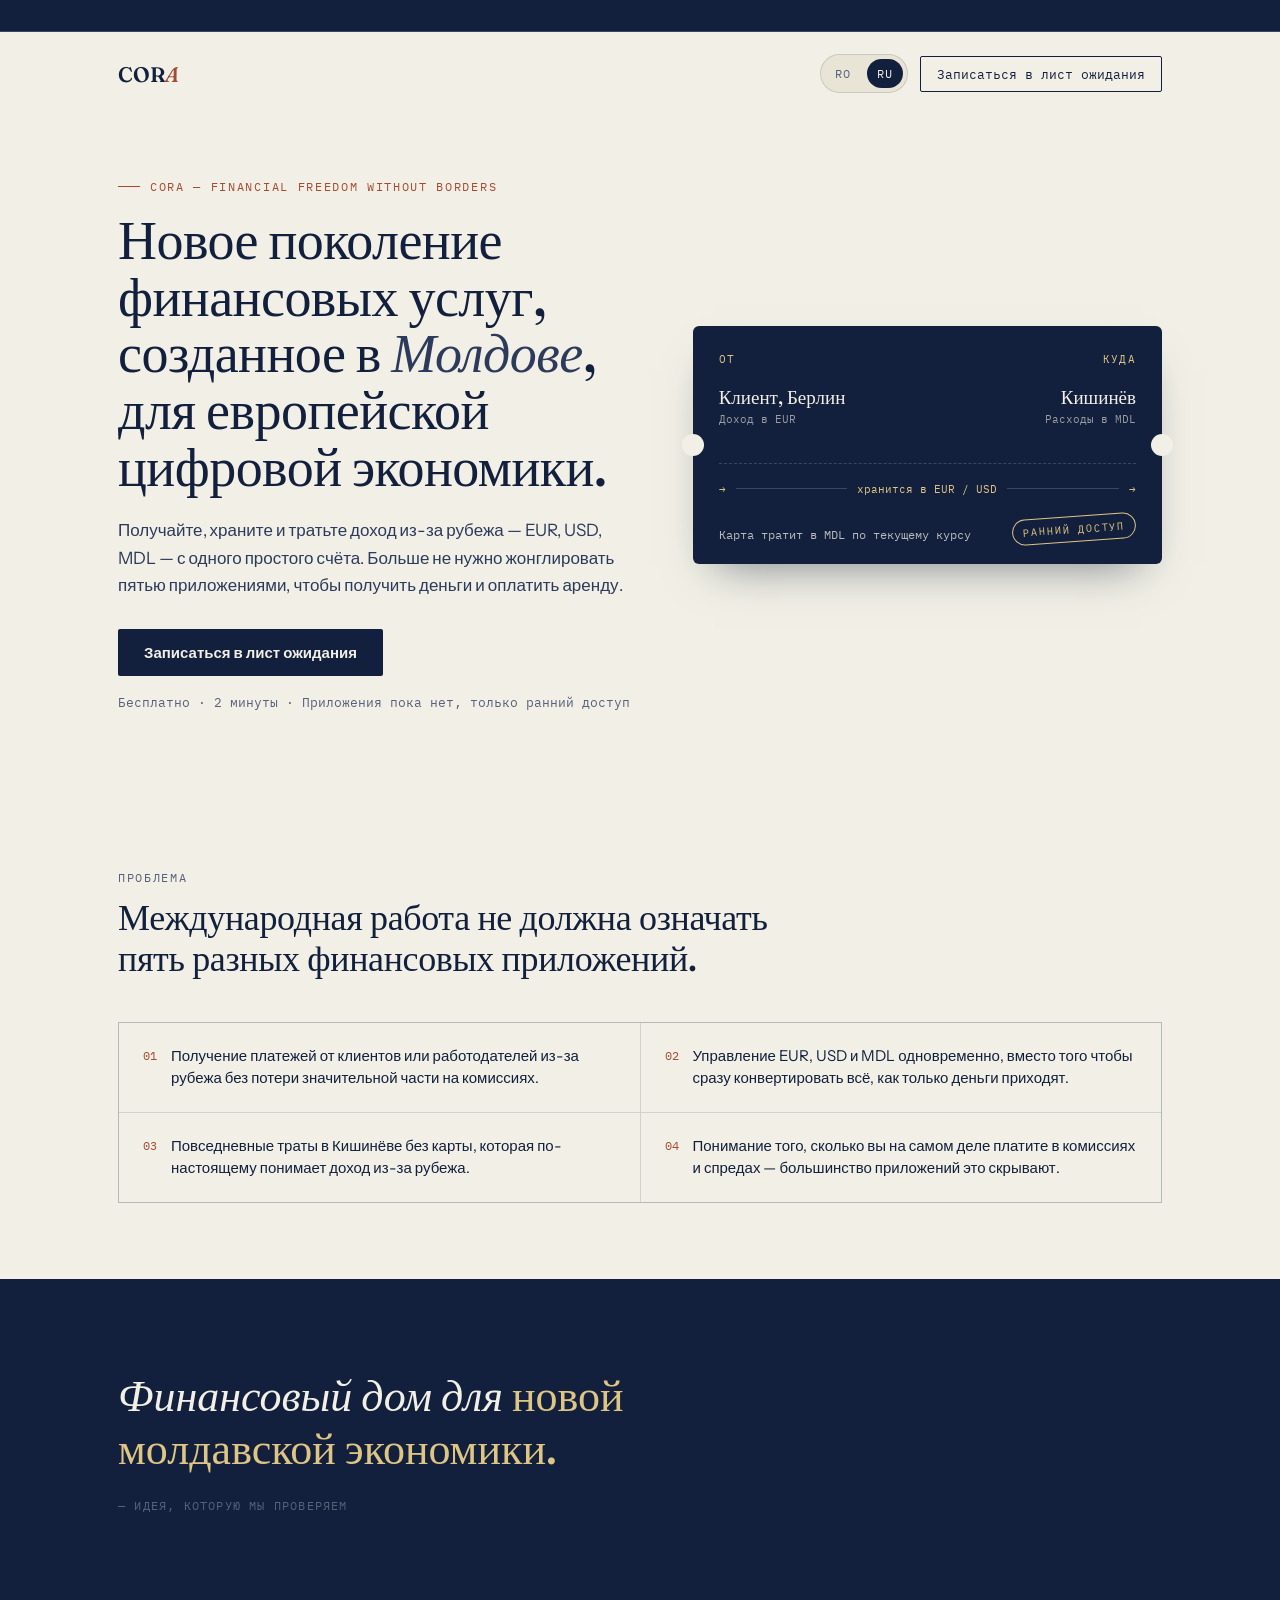
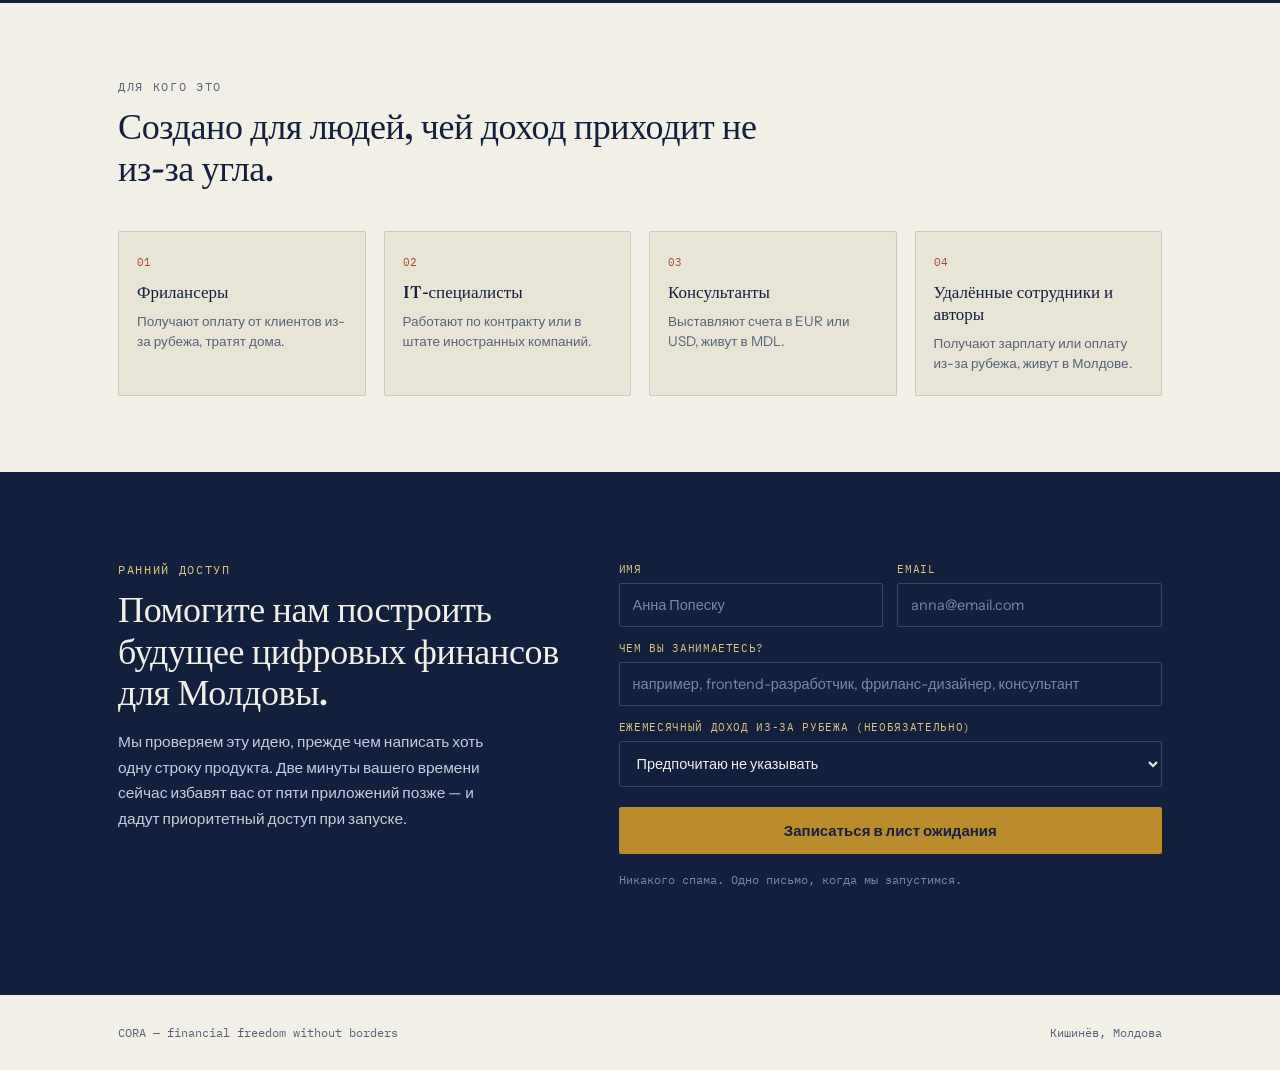
==== landing-page-ru.html @ 99df0554 "ru" ====
<!DOCTYPE html>
<html lang="ru">
<head>
<meta charset="UTF-8">
<meta name="viewport" content="width=device-width, initial-scale=1.0">
<title>CORA — финансовая свобода без границ</title>
<link rel="preconnect" href="https://fonts.googleapis.com">
<link rel="preconnect" href="https://fonts.gstatic.com" crossorigin>
<link href="https://fonts.googleapis.com/css2?family=Fraunces:ital,opsz,wght@0,9..144,400;0,9..144,500;0,9..144,600;1,9..144,500&family=Instrument+Sans:wght@400;500;600&family=IBM+Plex+Mono:wght@400;500&display=swap" rel="stylesheet">
<style>
  :root{
    --ink:#12203D;
    --ink-soft:#2C3A5B;
    --paper:#F2F0E6;
    --paper-dim:#E9E5D6;
    --gold:#B98B2B;
    --gold-soft:#DEC583;
    --rust:#A64B32;
    --slate:#56617A;
    --line: rgba(18,32,61,0.14);
    --line-on-ink: rgba(242,240,230,0.18);
    --radius: 2px;
  }
  *{box-sizing:border-box;}
  html{scroll-behavior:smooth;}
  @media (prefers-reduced-motion: reduce){
    html{scroll-behavior:auto;}
    *{animation-duration:0.001ms !important; animation-iteration-count:1 !important; transition-duration:0.001ms !important;}
  }
  body{
    margin:0;
    background:var(--paper);
    color:var(--ink);
    font-family:'Instrument Sans', sans-serif;
    -webkit-font-smoothing:antialiased;
  }
  a{color:inherit;}
  .wrap{max-width:1100px; margin:0 auto; padding:0 28px;}

  /* ---------- ticker ---------- */
  .ticker{
    background:var(--ink);
    color:var(--paper);
    overflow:hidden;
    white-space:nowrap;
    border-bottom:1px solid var(--line-on-ink);
    font-family:'IBM Plex Mono', monospace;
    font-size:12px;
    letter-spacing:.04em;
  }
  .ticker-track{
    display:inline-block;
    padding-left:100%;
    animation: scrollTicker 32s linear infinite;
  }
  @keyframes scrollTicker{
    0%{transform:translateX(0);}
    100%{transform:translateX(-100%);}
  }
  .ticker span{padding:8px 22px; display:inline-block;}
  .ticker span b{color:var(--gold-soft); font-weight:500;}

  /* ---------- nav ---------- */
  header.nav{
    display:flex; align-items:center; justify-content:space-between;
    padding:22px 0;
  }
  .logo{
    font-family:'Fraunces', serif;
    font-weight:600;
    font-size:21px;
    letter-spacing:-0.01em;
  }
  .logo em{
    font-style:italic;
    color:var(--rust);
  }
  .nav-tools{display:flex; align-items:center; gap:12px;}
  .nav-cta{
    font-family:'IBM Plex Mono', monospace;
    font-size:12.5px;
    text-decoration:none;
    border:1px solid var(--ink);
    padding:9px 16px;
    border-radius:var(--radius);
    transition:background .15s ease, color .15s ease;
  }
  .nav-cta:hover{background:var(--ink); color:var(--paper);}
  .nav-cta:focus-visible{outline:2px solid var(--rust); outline-offset:2px;}
  .lang-switcher{display:inline-flex; align-items:center; gap:6px; padding:4px; border:1px solid var(--line); border-radius:999px; background:var(--paper-dim);}
  .lang-link{font-family:'IBM Plex Mono', monospace; font-size:11.5px; letter-spacing:.08em; text-transform:uppercase; text-decoration:none; padding:7px 10px; border-radius:999px; color:var(--slate); transition:background .15s ease, color .15s ease;}
  .lang-link:hover{background:var(--paper); color:var(--ink);}
  .lang-link.is-active{background:var(--ink); color:var(--paper); cursor:default; pointer-events:none;}

  /* ---------- hero ---------- */
  .hero{
    padding:64px 0 84px;
    display:grid;
    grid-template-columns:1.05fr 0.95fr;
    gap:56px;
    align-items:center;
  }
  .eyebrow{
    font-family:'IBM Plex Mono', monospace;
    font-size:12px;
    letter-spacing:.14em;
    text-transform:uppercase;
    color:var(--rust);
    margin:0 0 18px;
    display:flex; align-items:center; gap:10px;
  }
  .eyebrow::before{
    content:"";
    width:22px; height:1px; background:var(--rust);
    display:inline-block;
  }
  h1{
    font-family:'Fraunces', serif;
    font-weight:500;
    font-size:clamp(34px, 4.6vw, 54px);
    line-height:1.05;
    letter-spacing:-0.01em;
    margin:0 0 22px;
  }
  h1 i{font-style:italic; color:var(--ink-soft);}
  .hero p.lede{
    font-size:17px;
    line-height:1.6;
    color:var(--ink-soft);
    max-width:46ch;
    margin:0 0 30px;
  }
  .hero-actions{display:flex; align-items:center; gap:18px; flex-wrap:wrap;}
  .btn-primary{
    background:var(--ink);
    color:var(--paper);
    font-family:'Instrument Sans', sans-serif;
    font-weight:600;
    font-size:15px;
    border:none;
    padding:14px 26px;
    border-radius:var(--radius);
    cursor:pointer;
    text-decoration:none;
    display:inline-block;
    transition:transform .15s ease, background .15s ease;
  }
  .btn-primary:hover{background:var(--rust);}
  .btn-primary:focus-visible{outline:2px solid var(--rust); outline-offset:3px;}
  .hero-sub{
    font-family:'IBM Plex Mono', monospace;
    font-size:12.5px;
    color:var(--slate);
  }

  /* ---------- ticket / signature element ---------- */
  .ticket{
    background:var(--ink);
    color:var(--paper);
    border-radius:6px;
    position:relative;
    padding:26px 26px 22px;
    box-shadow:0 22px 44px -22px rgba(18,32,61,0.55);
  }
  .ticket::before, .ticket::after{
    content:"";
    position:absolute;
    top:50%;
    width:22px; height:22px;
    background:var(--paper);
    border-radius:50%;
    transform:translateY(-50%);
  }
  .ticket::before{left:-11px;}
  .ticket::after{right:-11px;}
  .ticket-row{
    display:flex; justify-content:space-between; align-items:flex-start;
    padding-bottom:18px; margin-bottom:18px;
    border-bottom:1px dashed var(--line-on-ink);
  }
  .ticket-label{
    font-family:'IBM Plex Mono', monospace;
    font-size:10.5px; letter-spacing:.12em; text-transform:uppercase;
    color:var(--gold-soft); margin:0 0 6px;
  }
  .ticket-value{
    font-family:'Fraunces', serif; font-size:19px; font-weight:500;
  }
  .ticket-value small{
    display:block; font-family:'IBM Plex Mono', monospace;
    font-size:11px; color:var(--paper); opacity:.6; font-weight:400; margin-top:3px;
  }
  .ticket-mid{
    display:flex; align-items:center; gap:10px; margin:2px 0 20px;
  }
  .ticket-mid .line{flex:1; height:1px; background:var(--line-on-ink); position:relative;}
  .ticket-mid .plane{
    font-family:'IBM Plex Mono', monospace; font-size:11px; color:var(--gold-soft);
  }
  .ticket-foot{
    display:flex; justify-content:space-between; align-items:flex-end;
  }
  .ticket-rate{
    font-family:'IBM Plex Mono', monospace;
    font-size:11.5px; color:var(--paper); opacity:.75;
  }
  .ticket-stamp{
    font-family:'IBM Plex Mono', monospace;
    font-size:10.5px; letter-spacing:.08em;
    border:1px solid var(--gold-soft);
    color:var(--gold-soft);
    padding:5px 10px;
    border-radius:20px;
    transform:rotate(-4deg);
  }

  /* ---------- problem section ---------- */
  .section{padding:76px 0;}
  .section-head{
    max-width:60ch; margin:0 0 42px;
  }
  .kicker{
    font-family:'IBM Plex Mono', monospace;
    font-size:12px; letter-spacing:.14em; text-transform:uppercase;
    color:var(--slate); margin:0 0 12px;
  }
  h2{
    font-family:'Fraunces', serif; font-weight:500;
    font-size:clamp(26px, 3.2vw, 36px);
    line-height:1.15; margin:0;
    letter-spacing:-0.01em;
  }
  .problem-list{
    list-style:none; margin:0; padding:0;
    display:grid; grid-template-columns:repeat(2, 1fr); gap:1px;
    background:var(--line);
    border:1px solid var(--line);
  }
  .problem-list li{
    background:var(--paper);
    padding:22px 24px;
    font-size:15px;
    line-height:1.5;
    display:flex; gap:14px;
  }
  .problem-list .num{
    font-family:'IBM Plex Mono', monospace;
    font-size:12px; color:var(--rust); flex-shrink:0; padding-top:2px;
  }

  /* ---------- vision ---------- */
  .vision{
    background:var(--ink);
    color:var(--paper);
    padding:90px 0;
  }
  .vision blockquote{
    margin:0; max-width:22ch;
    font-family:'Fraunces', serif;
    font-style:italic;
    font-weight:500;
    font-size:clamp(28px, 4vw, 44px);
    line-height:1.2;
  }
  .vision blockquote span{color:var(--gold-soft); font-style:normal;}
  .vision-cite{
    font-family:'IBM Plex Mono', monospace;
    font-size:12px; letter-spacing:.1em; text-transform:uppercase;
    color:var(--slate); margin-top:24px; display:block;
  }

  /* ---------- who ---------- */
  .who-grid{
    display:grid; grid-template-columns:repeat(4, 1fr); gap:18px;
  }
  .who-card{
    border:1px solid var(--line);
    background:var(--paper-dim);
    padding:22px 18px;
    border-radius:var(--radius);
  }
  .who-card .who-tag{
    font-family:'IBM Plex Mono', monospace;
    font-size:11px; color:var(--rust); margin:0 0 10px;
  }
  .who-card h3{
    font-family:'Fraunces', serif; font-weight:500;
    font-size:17px; margin:0 0 8px;
  }
  .who-card p{
    font-size:13.5px; color:var(--slate); line-height:1.5; margin:0;
  }

  /* ---------- waitlist ---------- */
  .waitlist{
    background:var(--ink);
    color:var(--paper);
    padding:90px 0 96px;
  }
  .waitlist-grid{
    display:grid; grid-template-columns:0.9fr 1.1fr; gap:56px; align-items:start;
  }
  .waitlist h2{color:var(--paper);}
  .waitlist .kicker{color:var(--gold-soft);}
  .waitlist p.intro{
    font-size:15.5px; line-height:1.65; color:#C7CCDA; max-width:40ch; margin:16px 0 0;
  }
  form{
    display:grid; gap:14px;
  }
  .field-row{display:grid; grid-template-columns:1fr 1fr; gap:14px;}
  label{
    font-family:'IBM Plex Mono', monospace;
    font-size:11px; letter-spacing:.06em; text-transform:uppercase;
    color:var(--gold-soft); margin-bottom:7px; display:block;
  }
  input, select{
    width:100%;
    background:transparent;
    border:1px solid var(--line-on-ink);
    color:var(--paper);
    font-family:'Instrument Sans', sans-serif;
    font-size:14.5px;
    padding:12px 13px;
    border-radius:var(--radius);
  }
  input::placeholder{color:#7C88A6;}
  input:focus-visible, select:focus-visible{
    outline:2px solid var(--gold-soft); outline-offset:2px; border-color:var(--gold-soft);
  }
  select{color-scheme:dark;}
  .field{display:flex; flex-direction:column;}
  .submit-btn{
    margin-top:6px;
    background:var(--gold);
    color:var(--ink);
    font-weight:600;
    font-size:15px;
    border:none;
    padding:14px 22px;
    border-radius:var(--radius);
    cursor:pointer;
    font-family:'Instrument Sans', sans-serif;
    transition:background .15s ease;
  }
  .submit-btn:hover{background:var(--gold-soft);}
  .submit-btn:focus-visible{outline:2px solid var(--paper); outline-offset:3px;}
  .form-note{
    font-family:'IBM Plex Mono', monospace;
    font-size:11.5px; color:#7C88A6; margin-top:4px;
  }
  .success{
    display:none;
    border:1px solid var(--gold-soft);
    padding:22px;
    border-radius:var(--radius);
    font-family:'Fraunces', serif;
    font-size:18px;
  }
  .success span{color:var(--gold-soft); font-family:'IBM Plex Mono', monospace; font-size:11px; letter-spacing:.1em; text-transform:uppercase; display:block; margin-bottom:8px;}

  footer{
    padding:30px 0;
    display:flex; justify-content:space-between; align-items:center;
    font-family:'IBM Plex Mono', monospace;
    font-size:11.5px;
    color:var(--slate);
  }

  @media (max-width: 860px){
    .hero{grid-template-columns:1fr; gap:44px; padding-top:44px;}
    .problem-list{grid-template-columns:1fr;}
    .who-grid{grid-template-columns:1fr 1fr;}
    .waitlist-grid{grid-template-columns:1fr; gap:38px;}
    .field-row{grid-template-columns:1fr;}
  }
  @media (max-width: 640px){
    header.nav{flex-wrap:wrap; gap:12px;}
    .nav-tools{width:100%; justify-content:space-between;}
  }
  @media (max-width: 520px){
    .who-grid{grid-template-columns:1fr;}
    footer{flex-direction:column; gap:8px; align-items:flex-start;}
  }
</style>
</head>
<body>

  <div class="ticker" aria-hidden="true">
    <div class="ticker-track" id="tickerTrack" aria-live="polite">
      <span>Загружаем курсы...</span>
    </div>
  </div>

  <div class="wrap">
    <header class="nav">
      <div class="logo">COR<em>A</em></div>
      <div class="nav-tools">
        <div class="lang-switcher" aria-label="Переключатель языка">
          <a class="lang-link" href="index.html">RO</a>
          <span class="lang-link is-active" aria-current="page">RU</span>
        </div>
        <a href="#waitlist" class="nav-cta">Записаться в лист ожидания</a>
      </div>
    </header>

    <section class="hero">
      <div>
        <p class="eyebrow">CORA — financial freedom without borders</p>
        <h1>Новое поколение финансовых услуг, созданное в <i>Молдове</i>, для европейской цифровой экономики.</h1>
        <p class="lede">Получайте, храните и тратьте доход из-за рубежа — EUR, USD, MDL — с одного простого счёта. Больше не нужно жонглировать пятью приложениями, чтобы получить деньги и оплатить аренду.</p>
        <div class="hero-actions">
          <a href="#waitlist" class="btn-primary">Записаться в лист ожидания</a>
          <span class="hero-sub">Бесплатно · 2 минуты · Приложения пока нет, только ранний доступ</span>
        </div>
      </div>

      <div class="ticket">
        <div class="ticket-row">
          <div>
            <p class="ticket-label">От</p>
            <p class="ticket-value">Клиент, Берлин<small>Доход в EUR</small></p>
          </div>
          <div style="text-align:right">
            <p class="ticket-label">Куда</p>
            <p class="ticket-value">Кишинёв<small>Расходы в MDL</small></p>
          </div>
        </div>
        <div class="ticket-mid">
          <span class="plane">→</span>
          <span class="line"></span>
          <span class="plane">хранится в EUR / USD</span>
          <span class="line"></span>
          <span class="plane">→</span>
        </div>
        <div class="ticket-foot">
          <span class="ticket-rate">Карта тратит в MDL по текущему курсу</span>
          <span class="ticket-stamp">РАННИЙ ДОСТУП</span>
        </div>
      </div>
    </section>
  </div>

  <section class="section">
    <div class="wrap">
      <div class="section-head">
        <p class="kicker">Проблема</p>
        <h2>Международная работа не должна означать пять разных финансовых приложений.</h2>
      </div>
      <ul class="problem-list">
        <li><span class="num">01</span> Получение платежей от клиентов или работодателей из-за рубежа без потери значительной части на комиссиях.</li>
        <li><span class="num">02</span> Управление EUR, USD и MDL одновременно, вместо того чтобы сразу конвертировать всё, как только деньги приходят.</li>
        <li><span class="num">03</span> Повседневные траты в Кишинёве без карты, которая по-настоящему понимает доход из-за рубежа.</li>
        <li><span class="num">04</span> Понимание того, сколько вы на самом деле платите в комиссиях и спредах — большинство приложений это скрывают.</li>
      </ul>
    </div>
  </section>

  <section class="vision">
    <div class="wrap">
      <blockquote>Финансовый дом для <span>новой молдавской экономики.</span></blockquote>
      <span class="vision-cite">— идея, которую мы проверяем</span>
    </div>
  </section>

  <section class="section">
    <div class="wrap">
      <div class="section-head">
        <p class="kicker">Для кого это</p>
        <h2>Создано для людей, чей доход приходит не из-за угла.</h2>
      </div>
      <div class="who-grid">
        <div class="who-card">
          <p class="who-tag">01</p>
          <h3>Фрилансеры</h3>
          <p>Получают оплату от клиентов из-за рубежа, тратят дома.</p>
        </div>
        <div class="who-card">
          <p class="who-tag">02</p>
          <h3>IT-специалисты</h3>
          <p>Работают по контракту или в штате иностранных компаний.</p>
        </div>
        <div class="who-card">
          <p class="who-tag">03</p>
          <h3>Консультанты</h3>
          <p>Выставляют счета в EUR или USD, живут в MDL.</p>
        </div>
        <div class="who-card">
          <p class="who-tag">04</p>
          <h3>Удалённые сотрудники и авторы</h3>
          <p>Получают зарплату или оплату из-за рубежа, живут в Молдове.</p>
        </div>
      </div>
    </div>
  </section>

  <section class="waitlist" id="waitlist">
    <div class="wrap">
      <div class="waitlist-grid">
        <div>
          <p class="kicker">Ранний доступ</p>
          <h2>Помогите нам построить будущее цифровых финансов для Молдовы.</h2>
          <p class="intro">Мы проверяем эту идею, прежде чем написать хоть одну строку продукта. Две минуты вашего времени сейчас избавят вас от пяти приложений позже — и дадут приоритетный доступ при запуске.</p>
        </div>

        <div>
          <form id="waitlistForm">
            <div class="field-row">
              <div class="field">
                <label for="name">Имя</label>
                <input id="name" name="name" type="text" placeholder="Анна Попеску" required>
              </div>
              <div class="field">
                <label for="email">Email</label>
                <input id="email" name="email" type="email" placeholder="anna@email.com" required>
              </div>
            </div>
            <div class="field">
              <label for="profession">Чем вы занимаетесь?</label>
              <input id="profession" name="profession" type="text" placeholder="например, frontend-разработчик, фриланс-дизайнер, консультант">
            </div>
            <div class="field">
              <label for="income">Ежемесячный доход из-за рубежа (необязательно)</label>
              <select id="income" name="income">
                <option value="">Предпочитаю не указывать</option>
                <option value="under-500">До 500 €</option>
                <option value="500-1500">500 € – 1500 €</option>
                <option value="1500-3000">1500 € – 3000 €</option>
                <option value="3000plus">3000 €+</option>
              </select>
            </div>
            <button type="submit" class="submit-btn">Записаться в лист ожидания</button>
            <p class="form-note">Никакого спама. Одно письмо, когда мы запустимся.</p>
          </form>

          <div class="success" id="successMsg">
            <span>Вы в списке</span>
            Спасибо — мы свяжемся с вами раньше всех.
          </div>
        </div>
      </div>
    </div>
  </section>

  <div class="wrap">
    <footer>
      <span>CORA — financial freedom without borders</span>
      <span>Кишинёв, Молдова</span>
    </footer>
  </div>

  <script>
        const form = document.getElementById("waitlistForm");
        const submitBtn = form.querySelector("button[type='submit']");
        const successMsg = document.getElementById("successMsg");
        const tickerTrack = document.getElementById("tickerTrack");

        const fallbackRates = {
            EUR: 19.42,
            USD: 17.85,
            GBP: 22.61
        };

        function formatRate(value) {
            return Number(value).toFixed(2);
        }

        function renderTicker(rates) {
            const items = [
                { label: "EUR → MDL", value: rates.EUR },
                { label: "USD → MDL", value: rates.USD },
                { label: "GBP → MDL", value: rates.GBP },
                { label: "УДАЛЁННЫЙ ДОХОД, МЕСТНАЯ ЖИЗНЬ" }
            ];

            const repeatedItems = [...items, ...items]
                .map((item) => {
                    if (item.value === undefined) {
                        return `<span>${item.label}</span>`;
                    }

                    return `<span>${item.label} <b>${formatRate(item.value)}</b></span>`;
                })
                .join("");

            tickerTrack.innerHTML = repeatedItems;
        }

        async function loadExchangeRates() {
            try {
                const response = await fetch("https://open.er-api.com/v6/latest/EUR");

                if (!response.ok) {
                    throw new Error("Network response was not ok");
                }

                const data = await response.json();

                if (data.result !== "success") {
                    throw new Error("Invalid response");
                }

                const rates = {
                    EUR: data.rates.MDL,
                    USD: data.rates.MDL / data.rates.USD,
                    GBP: data.rates.MDL / data.rates.GBP
                };

                renderTicker(rates);
            } catch (error) {
                console.error("Could not fetch live exchange rates:", error);
                renderTicker(fallbackRates);
            }
        }

        // Hide the success message initially
        successMsg.style.display = "none";

        form.addEventListener("submit", async (e) => {
            e.preventDefault();

            submitBtn.disabled = true;
            submitBtn.textContent = "Se trimite...";

            try {
                const formData = new FormData(form);

                const response = await fetch(
                    "https://script.google.com/macros/s/AKfycbwb3C-8-bIIivV0Q0e7ih15LKuagj2zkJPZKstjyRE46Ev20pFvM3_mMvNNm30jwaUVmQ/exec",
                    {
                        method: "POST",
                        body: formData
                    }
                );

                const result = await response.json();

                if (result.success) {
                    // Disable all form controls
                    form.querySelectorAll("input, select, button").forEach(el => {
                        el.disabled = true;
                    });

                    // Hide the submit button
                    submitBtn.style.display = "none";

                    // Show success banner
                    successMsg.style.display = "block";
                } else {
                    console.error(result.error);

                    submitBtn.disabled = false;
                    submitBtn.textContent = "Alătură-te listei de așteptare";

                    alert("A apărut o eroare. Încearcă din nou.");
                }
            } catch (err) {
                console.error(err);

                submitBtn.disabled = false;
                submitBtn.textContent = "Alătură-te listei de așteptare";

                alert("Nu s-a putut trimite formularul. Încearcă din nou.");
            }
        });

        loadExchangeRates();
        setInterval(loadExchangeRates, 10 * 60 * 1000);
    </script>
</body>

</html>
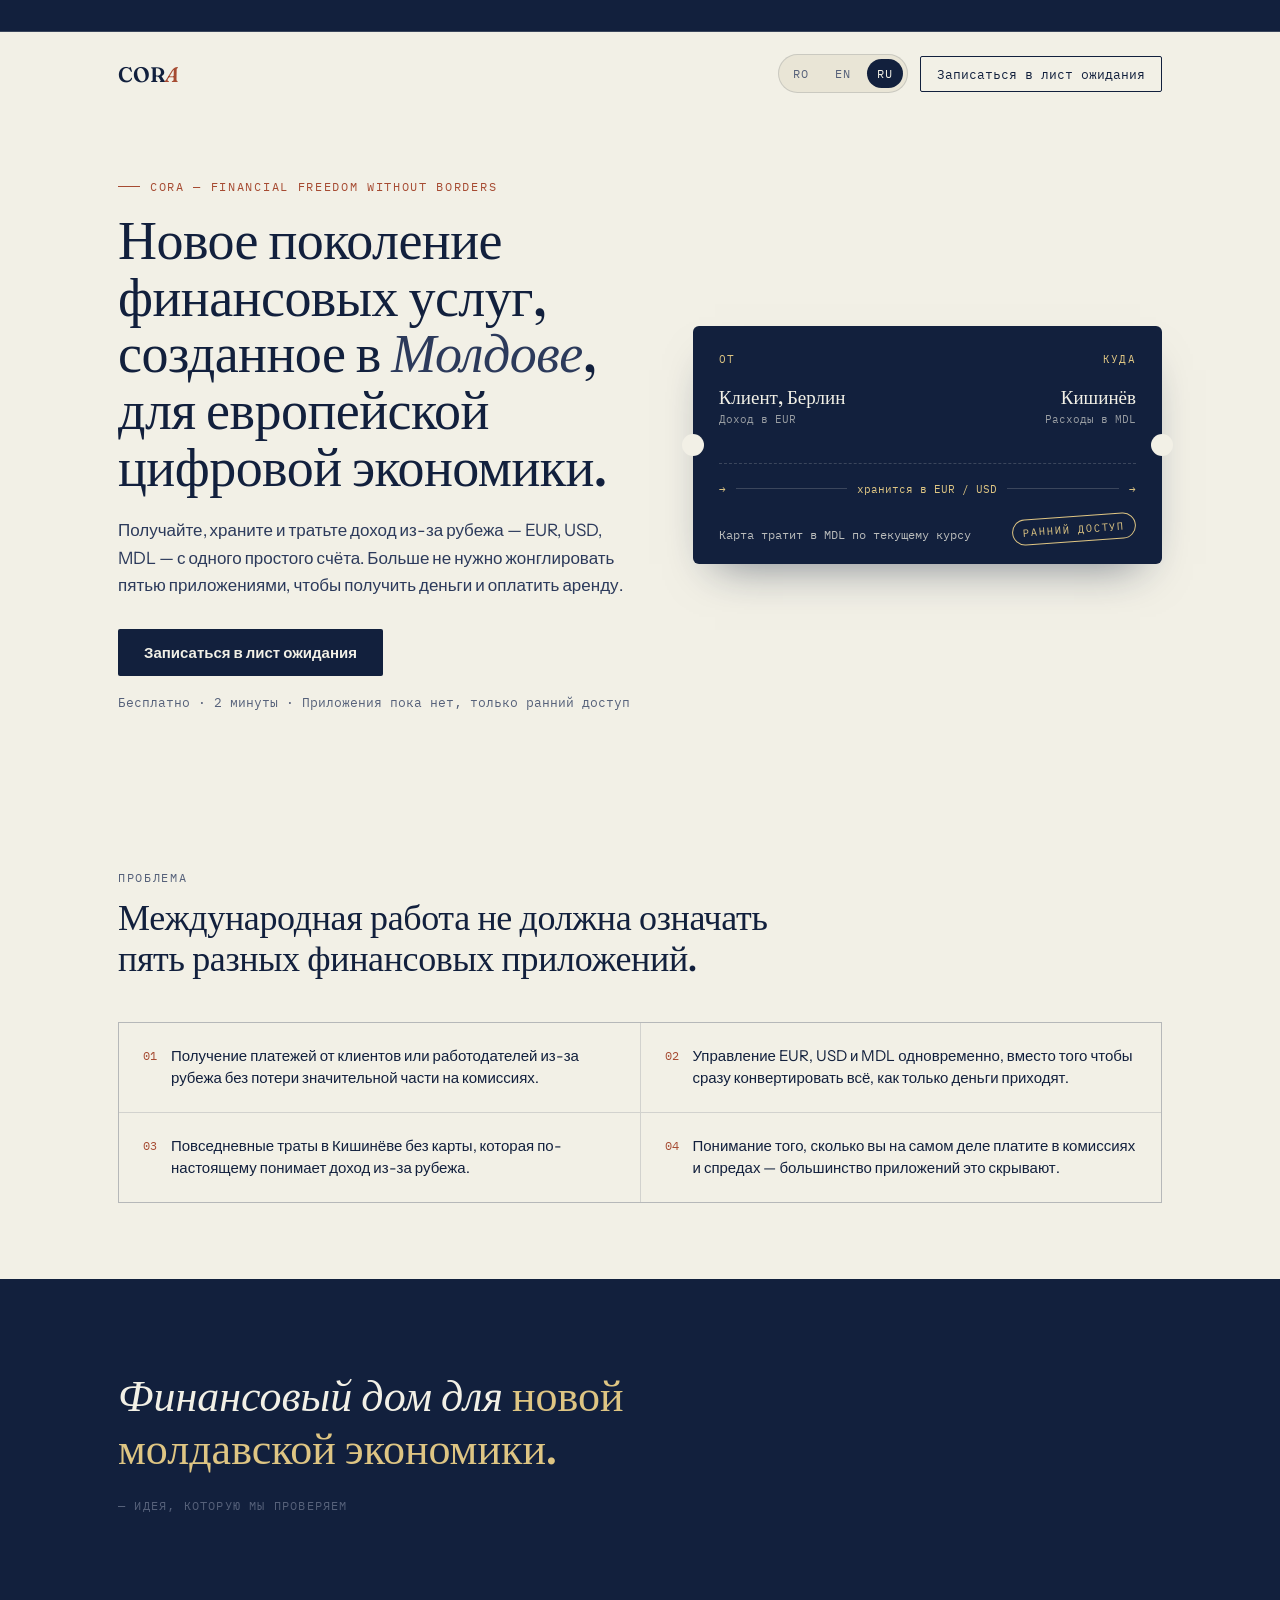
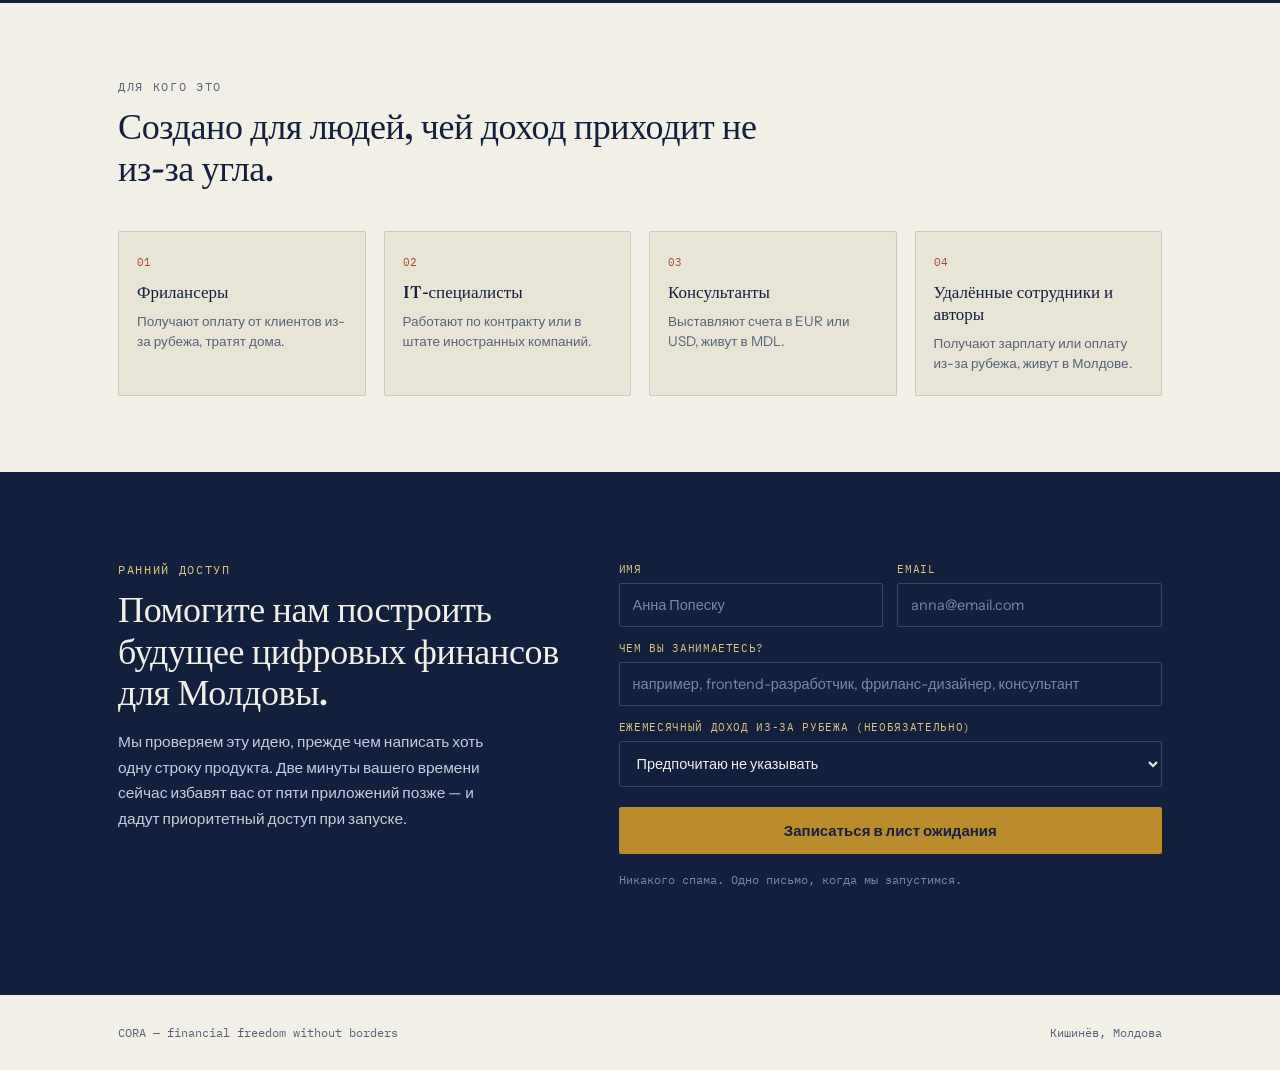
==== commit c82c97ad: "en" ====
--- a/landing-page-ru.html
+++ b/landing-page-ru.html
@@ -7,382 +7,7 @@
 <link rel="preconnect" href="https://fonts.googleapis.com">
 <link rel="preconnect" href="https://fonts.gstatic.com" crossorigin>
 <link href="https://fonts.googleapis.com/css2?family=Fraunces:ital,opsz,wght@0,9..144,400;0,9..144,500;0,9..144,600;1,9..144,500&family=Instrument+Sans:wght@400;500;600&family=IBM+Plex+Mono:wght@400;500&display=swap" rel="stylesheet">
-<style>
-  :root{
-    --ink:#12203D;
-    --ink-soft:#2C3A5B;
-    --paper:#F2F0E6;
-    --paper-dim:#E9E5D6;
-    --gold:#B98B2B;
-    --gold-soft:#DEC583;
-    --rust:#A64B32;
-    --slate:#56617A;
-    --line: rgba(18,32,61,0.14);
-    --line-on-ink: rgba(242,240,230,0.18);
-    --radius: 2px;
-  }
-  *{box-sizing:border-box;}
-  html{scroll-behavior:smooth;}
-  @media (prefers-reduced-motion: reduce){
-    html{scroll-behavior:auto;}
-    *{animation-duration:0.001ms !important; animation-iteration-count:1 !important; transition-duration:0.001ms !important;}
-  }
-  body{
-    margin:0;
-    background:var(--paper);
-    color:var(--ink);
-    font-family:'Instrument Sans', sans-serif;
-    -webkit-font-smoothing:antialiased;
-  }
-  a{color:inherit;}
-  .wrap{max-width:1100px; margin:0 auto; padding:0 28px;}
-
-  /* ---------- ticker ---------- */
-  .ticker{
-    background:var(--ink);
-    color:var(--paper);
-    overflow:hidden;
-    white-space:nowrap;
-    border-bottom:1px solid var(--line-on-ink);
-    font-family:'IBM Plex Mono', monospace;
-    font-size:12px;
-    letter-spacing:.04em;
-  }
-  .ticker-track{
-    display:inline-block;
-    padding-left:100%;
-    animation: scrollTicker 32s linear infinite;
-  }
-  @keyframes scrollTicker{
-    0%{transform:translateX(0);}
-    100%{transform:translateX(-100%);}
-  }
-  .ticker span{padding:8px 22px; display:inline-block;}
-  .ticker span b{color:var(--gold-soft); font-weight:500;}
-
-  /* ---------- nav ---------- */
-  header.nav{
-    display:flex; align-items:center; justify-content:space-between;
-    padding:22px 0;
-  }
-  .logo{
-    font-family:'Fraunces', serif;
-    font-weight:600;
-    font-size:21px;
-    letter-spacing:-0.01em;
-  }
-  .logo em{
-    font-style:italic;
-    color:var(--rust);
-  }
-  .nav-tools{display:flex; align-items:center; gap:12px;}
-  .nav-cta{
-    font-family:'IBM Plex Mono', monospace;
-    font-size:12.5px;
-    text-decoration:none;
-    border:1px solid var(--ink);
-    padding:9px 16px;
-    border-radius:var(--radius);
-    transition:background .15s ease, color .15s ease;
-  }
-  .nav-cta:hover{background:var(--ink); color:var(--paper);}
-  .nav-cta:focus-visible{outline:2px solid var(--rust); outline-offset:2px;}
-  .lang-switcher{display:inline-flex; align-items:center; gap:6px; padding:4px; border:1px solid var(--line); border-radius:999px; background:var(--paper-dim);}
-  .lang-link{font-family:'IBM Plex Mono', monospace; font-size:11.5px; letter-spacing:.08em; text-transform:uppercase; text-decoration:none; padding:7px 10px; border-radius:999px; color:var(--slate); transition:background .15s ease, color .15s ease;}
-  .lang-link:hover{background:var(--paper); color:var(--ink);}
-  .lang-link.is-active{background:var(--ink); color:var(--paper); cursor:default; pointer-events:none;}
-
-  /* ---------- hero ---------- */
-  .hero{
-    padding:64px 0 84px;
-    display:grid;
-    grid-template-columns:1.05fr 0.95fr;
-    gap:56px;
-    align-items:center;
-  }
-  .eyebrow{
-    font-family:'IBM Plex Mono', monospace;
-    font-size:12px;
-    letter-spacing:.14em;
-    text-transform:uppercase;
-    color:var(--rust);
-    margin:0 0 18px;
-    display:flex; align-items:center; gap:10px;
-  }
-  .eyebrow::before{
-    content:"";
-    width:22px; height:1px; background:var(--rust);
-    display:inline-block;
-  }
-  h1{
-    font-family:'Fraunces', serif;
-    font-weight:500;
-    font-size:clamp(34px, 4.6vw, 54px);
-    line-height:1.05;
-    letter-spacing:-0.01em;
-    margin:0 0 22px;
-  }
-  h1 i{font-style:italic; color:var(--ink-soft);}
-  .hero p.lede{
-    font-size:17px;
-    line-height:1.6;
-    color:var(--ink-soft);
-    max-width:46ch;
-    margin:0 0 30px;
-  }
-  .hero-actions{display:flex; align-items:center; gap:18px; flex-wrap:wrap;}
-  .btn-primary{
-    background:var(--ink);
-    color:var(--paper);
-    font-family:'Instrument Sans', sans-serif;
-    font-weight:600;
-    font-size:15px;
-    border:none;
-    padding:14px 26px;
-    border-radius:var(--radius);
-    cursor:pointer;
-    text-decoration:none;
-    display:inline-block;
-    transition:transform .15s ease, background .15s ease;
-  }
-  .btn-primary:hover{background:var(--rust);}
-  .btn-primary:focus-visible{outline:2px solid var(--rust); outline-offset:3px;}
-  .hero-sub{
-    font-family:'IBM Plex Mono', monospace;
-    font-size:12.5px;
-    color:var(--slate);
-  }
-
-  /* ---------- ticket / signature element ---------- */
-  .ticket{
-    background:var(--ink);
-    color:var(--paper);
-    border-radius:6px;
-    position:relative;
-    padding:26px 26px 22px;
-    box-shadow:0 22px 44px -22px rgba(18,32,61,0.55);
-  }
-  .ticket::before, .ticket::after{
-    content:"";
-    position:absolute;
-    top:50%;
-    width:22px; height:22px;
-    background:var(--paper);
-    border-radius:50%;
-    transform:translateY(-50%);
-  }
-  .ticket::before{left:-11px;}
-  .ticket::after{right:-11px;}
-  .ticket-row{
-    display:flex; justify-content:space-between; align-items:flex-start;
-    padding-bottom:18px; margin-bottom:18px;
-    border-bottom:1px dashed var(--line-on-ink);
-  }
-  .ticket-label{
-    font-family:'IBM Plex Mono', monospace;
-    font-size:10.5px; letter-spacing:.12em; text-transform:uppercase;
-    color:var(--gold-soft); margin:0 0 6px;
-  }
-  .ticket-value{
-    font-family:'Fraunces', serif; font-size:19px; font-weight:500;
-  }
-  .ticket-value small{
-    display:block; font-family:'IBM Plex Mono', monospace;
-    font-size:11px; color:var(--paper); opacity:.6; font-weight:400; margin-top:3px;
-  }
-  .ticket-mid{
-    display:flex; align-items:center; gap:10px; margin:2px 0 20px;
-  }
-  .ticket-mid .line{flex:1; height:1px; background:var(--line-on-ink); position:relative;}
-  .ticket-mid .plane{
-    font-family:'IBM Plex Mono', monospace; font-size:11px; color:var(--gold-soft);
-  }
-  .ticket-foot{
-    display:flex; justify-content:space-between; align-items:flex-end;
-  }
-  .ticket-rate{
-    font-family:'IBM Plex Mono', monospace;
-    font-size:11.5px; color:var(--paper); opacity:.75;
-  }
-  .ticket-stamp{
-    font-family:'IBM Plex Mono', monospace;
-    font-size:10.5px; letter-spacing:.08em;
-    border:1px solid var(--gold-soft);
-    color:var(--gold-soft);
-    padding:5px 10px;
-    border-radius:20px;
-    transform:rotate(-4deg);
-  }
-
-  /* ---------- problem section ---------- */
-  .section{padding:76px 0;}
-  .section-head{
-    max-width:60ch; margin:0 0 42px;
-  }
-  .kicker{
-    font-family:'IBM Plex Mono', monospace;
-    font-size:12px; letter-spacing:.14em; text-transform:uppercase;
-    color:var(--slate); margin:0 0 12px;
-  }
-  h2{
-    font-family:'Fraunces', serif; font-weight:500;
-    font-size:clamp(26px, 3.2vw, 36px);
-    line-height:1.15; margin:0;
-    letter-spacing:-0.01em;
-  }
-  .problem-list{
-    list-style:none; margin:0; padding:0;
-    display:grid; grid-template-columns:repeat(2, 1fr); gap:1px;
-    background:var(--line);
-    border:1px solid var(--line);
-  }
-  .problem-list li{
-    background:var(--paper);
-    padding:22px 24px;
-    font-size:15px;
-    line-height:1.5;
-    display:flex; gap:14px;
-  }
-  .problem-list .num{
-    font-family:'IBM Plex Mono', monospace;
-    font-size:12px; color:var(--rust); flex-shrink:0; padding-top:2px;
-  }
-
-  /* ---------- vision ---------- */
-  .vision{
-    background:var(--ink);
-    color:var(--paper);
-    padding:90px 0;
-  }
-  .vision blockquote{
-    margin:0; max-width:22ch;
-    font-family:'Fraunces', serif;
-    font-style:italic;
-    font-weight:500;
-    font-size:clamp(28px, 4vw, 44px);
-    line-height:1.2;
-  }
-  .vision blockquote span{color:var(--gold-soft); font-style:normal;}
-  .vision-cite{
-    font-family:'IBM Plex Mono', monospace;
-    font-size:12px; letter-spacing:.1em; text-transform:uppercase;
-    color:var(--slate); margin-top:24px; display:block;
-  }
-
-  /* ---------- who ---------- */
-  .who-grid{
-    display:grid; grid-template-columns:repeat(4, 1fr); gap:18px;
-  }
-  .who-card{
-    border:1px solid var(--line);
-    background:var(--paper-dim);
-    padding:22px 18px;
-    border-radius:var(--radius);
-  }
-  .who-card .who-tag{
-    font-family:'IBM Plex Mono', monospace;
-    font-size:11px; color:var(--rust); margin:0 0 10px;
-  }
-  .who-card h3{
-    font-family:'Fraunces', serif; font-weight:500;
-    font-size:17px; margin:0 0 8px;
-  }
-  .who-card p{
-    font-size:13.5px; color:var(--slate); line-height:1.5; margin:0;
-  }
-
-  /* ---------- waitlist ---------- */
-  .waitlist{
-    background:var(--ink);
-    color:var(--paper);
-    padding:90px 0 96px;
-  }
-  .waitlist-grid{
-    display:grid; grid-template-columns:0.9fr 1.1fr; gap:56px; align-items:start;
-  }
-  .waitlist h2{color:var(--paper);}
-  .waitlist .kicker{color:var(--gold-soft);}
-  .waitlist p.intro{
-    font-size:15.5px; line-height:1.65; color:#C7CCDA; max-width:40ch; margin:16px 0 0;
-  }
-  form{
-    display:grid; gap:14px;
-  }
-  .field-row{display:grid; grid-template-columns:1fr 1fr; gap:14px;}
-  label{
-    font-family:'IBM Plex Mono', monospace;
-    font-size:11px; letter-spacing:.06em; text-transform:uppercase;
-    color:var(--gold-soft); margin-bottom:7px; display:block;
-  }
-  input, select{
-    width:100%;
-    background:transparent;
-    border:1px solid var(--line-on-ink);
-    color:var(--paper);
-    font-family:'Instrument Sans', sans-serif;
-    font-size:14.5px;
-    padding:12px 13px;
-    border-radius:var(--radius);
-  }
-  input::placeholder{color:#7C88A6;}
-  input:focus-visible, select:focus-visible{
-    outline:2px solid var(--gold-soft); outline-offset:2px; border-color:var(--gold-soft);
-  }
-  select{color-scheme:dark;}
-  .field{display:flex; flex-direction:column;}
-  .submit-btn{
-    margin-top:6px;
-    background:var(--gold);
-    color:var(--ink);
-    font-weight:600;
-    font-size:15px;
-    border:none;
-    padding:14px 22px;
-    border-radius:var(--radius);
-    cursor:pointer;
-    font-family:'Instrument Sans', sans-serif;
-    transition:background .15s ease;
-  }
-  .submit-btn:hover{background:var(--gold-soft);}
-  .submit-btn:focus-visible{outline:2px solid var(--paper); outline-offset:3px;}
-  .form-note{
-    font-family:'IBM Plex Mono', monospace;
-    font-size:11.5px; color:#7C88A6; margin-top:4px;
-  }
-  .success{
-    display:none;
-    border:1px solid var(--gold-soft);
-    padding:22px;
-    border-radius:var(--radius);
-    font-family:'Fraunces', serif;
-    font-size:18px;
-  }
-  .success span{color:var(--gold-soft); font-family:'IBM Plex Mono', monospace; font-size:11px; letter-spacing:.1em; text-transform:uppercase; display:block; margin-bottom:8px;}
-
-  footer{
-    padding:30px 0;
-    display:flex; justify-content:space-between; align-items:center;
-    font-family:'IBM Plex Mono', monospace;
-    font-size:11.5px;
-    color:var(--slate);
-  }
-
-  @media (max-width: 860px){
-    .hero{grid-template-columns:1fr; gap:44px; padding-top:44px;}
-    .problem-list{grid-template-columns:1fr;}
-    .who-grid{grid-template-columns:1fr 1fr;}
-    .waitlist-grid{grid-template-columns:1fr; gap:38px;}
-    .field-row{grid-template-columns:1fr;}
-  }
-  @media (max-width: 640px){
-    header.nav{flex-wrap:wrap; gap:12px;}
-    .nav-tools{width:100%; justify-content:space-between;}
-  }
-  @media (max-width: 520px){
-    .who-grid{grid-template-columns:1fr;}
-    footer{flex-direction:column; gap:8px; align-items:flex-start;}
-  }
-</style>
+<link rel="stylesheet" href="styles.css">
 </head>
 <body>
 
@@ -398,6 +23,7 @@
       <div class="nav-tools">
         <div class="lang-switcher" aria-label="Переключатель языка">
           <a class="lang-link" href="index.html">RO</a>
+          <a class="lang-link" href="landing-page-en.html">EN</a>
           <span class="lang-link is-active" aria-current="page">RU</span>
         </div>
         <a href="#waitlist" class="nav-cta">Записаться в лист ожидания</a>
@@ -549,124 +175,7 @@
     </footer>
   </div>
 
-  <script>
-        const form = document.getElementById("waitlistForm");
-        const submitBtn = form.querySelector("button[type='submit']");
-        const successMsg = document.getElementById("successMsg");
-        const tickerTrack = document.getElementById("tickerTrack");
-
-        const fallbackRates = {
-            EUR: 19.42,
-            USD: 17.85,
-            GBP: 22.61
-        };
-
-        function formatRate(value) {
-            return Number(value).toFixed(2);
-        }
-
-        function renderTicker(rates) {
-            const items = [
-                { label: "EUR → MDL", value: rates.EUR },
-                { label: "USD → MDL", value: rates.USD },
-                { label: "GBP → MDL", value: rates.GBP },
-                { label: "УДАЛЁННЫЙ ДОХОД, МЕСТНАЯ ЖИЗНЬ" }
-            ];
-
-            const repeatedItems = [...items, ...items]
-                .map((item) => {
-                    if (item.value === undefined) {
-                        return `<span>${item.label}</span>`;
-                    }
-
-                    return `<span>${item.label} <b>${formatRate(item.value)}</b></span>`;
-                })
-                .join("");
-
-            tickerTrack.innerHTML = repeatedItems;
-        }
-
-        async function loadExchangeRates() {
-            try {
-                const response = await fetch("https://open.er-api.com/v6/latest/EUR");
-
-                if (!response.ok) {
-                    throw new Error("Network response was not ok");
-                }
-
-                const data = await response.json();
-
-                if (data.result !== "success") {
-                    throw new Error("Invalid response");
-                }
-
-                const rates = {
-                    EUR: data.rates.MDL,
-                    USD: data.rates.MDL / data.rates.USD,
-                    GBP: data.rates.MDL / data.rates.GBP
-                };
-
-                renderTicker(rates);
-            } catch (error) {
-                console.error("Could not fetch live exchange rates:", error);
-                renderTicker(fallbackRates);
-            }
-        }
-
-        // Hide the success message initially
-        successMsg.style.display = "none";
-
-        form.addEventListener("submit", async (e) => {
-            e.preventDefault();
-
-            submitBtn.disabled = true;
-            submitBtn.textContent = "Se trimite...";
-
-            try {
-                const formData = new FormData(form);
-
-                const response = await fetch(
-                    "https://script.google.com/macros/s/AKfycbwb3C-8-bIIivV0Q0e7ih15LKuagj2zkJPZKstjyRE46Ev20pFvM3_mMvNNm30jwaUVmQ/exec",
-                    {
-                        method: "POST",
-                        body: formData
-                    }
-                );
-
-                const result = await response.json();
-
-                if (result.success) {
-                    // Disable all form controls
-                    form.querySelectorAll("input, select, button").forEach(el => {
-                        el.disabled = true;
-                    });
-
-                    // Hide the submit button
-                    submitBtn.style.display = "none";
-
-                    // Show success banner
-                    successMsg.style.display = "block";
-                } else {
-                    console.error(result.error);
-
-                    submitBtn.disabled = false;
-                    submitBtn.textContent = "Alătură-te listei de așteptare";
-
-                    alert("A apărut o eroare. Încearcă din nou.");
-                }
-            } catch (err) {
-                console.error(err);
-
-                submitBtn.disabled = false;
-                submitBtn.textContent = "Alătură-te listei de așteptare";
-
-                alert("Nu s-a putut trimite formularul. Încearcă din nou.");
-            }
-        });
-
-        loadExchangeRates();
-        setInterval(loadExchangeRates, 10 * 60 * 1000);
-    </script>
+  <script src="script.js"></script>
 </body>
 
 </html>
--- a/styles.css
+++ b/styles.css
@@ -0,0 +1,378 @@
+:root{
+  --ink:#12203D;
+  --ink-soft:#2C3A5B;
+  --paper:#F2F0E6;
+  --paper-dim:#E9E5D6;
+  --gold:#B98B2B;
+  --gold-soft:#DEC583;
+  --rust:#A64B32;
+  --slate:#56617A;
+  --line: rgba(18,32,61,0.14);
+  --line-on-ink: rgba(242,240,230,0.18);
+  --radius: 2px;
+}
+
+*{box-sizing:border-box;}
+html{scroll-behavior:smooth;}
+
+@media (prefers-reduced-motion: reduce){
+  html{scroll-behavior:auto;}
+  *{animation-duration:0.001ms !important; animation-iteration-count:1 !important; transition-duration:0.001ms !important;}
+}
+
+body{
+  margin:0;
+  background:var(--paper);
+  color:var(--ink);
+  font-family:'Instrument Sans', sans-serif;
+  -webkit-font-smoothing:antialiased;
+}
+
+a{color:inherit;}
+.wrap{max-width:1100px; margin:0 auto; padding:0 28px;}
+
+/* ---------- ticker ---------- */
+.ticker{
+  background:var(--ink);
+  color:var(--paper);
+  overflow:hidden;
+  white-space:nowrap;
+  border-bottom:1px solid var(--line-on-ink);
+  font-family:'IBM Plex Mono', monospace;
+  font-size:12px;
+  letter-spacing:.04em;
+}
+.ticker-track{
+  display:inline-block;
+  padding-left:100%;
+  animation: scrollTicker 32s linear infinite;
+}
+@keyframes scrollTicker{
+  0%{transform:translateX(0);}
+  100%{transform:translateX(-100%);}
+}
+.ticker span{padding:8px 22px; display:inline-block;}
+.ticker span b{color:var(--gold-soft); font-weight:500;}
+
+/* ---------- nav ---------- */
+header.nav{
+  display:flex; align-items:center; justify-content:space-between;
+  padding:22px 0;
+}
+.logo{
+  font-family:'Fraunces', serif;
+  font-weight:600;
+  font-size:21px;
+  letter-spacing:-0.01em;
+}
+.logo em{
+  font-style:italic;
+  color:var(--rust);
+}
+.nav-tools{display:flex; align-items:center; gap:12px;}
+.nav-cta{
+  font-family:'IBM Plex Mono', monospace;
+  font-size:12.5px;
+  text-decoration:none;
+  border:1px solid var(--ink);
+  padding:9px 16px;
+  border-radius:var(--radius);
+  transition:background .15s ease, color .15s ease;
+}
+.nav-cta:hover{background:var(--ink); color:var(--paper);}
+.nav-cta:focus-visible{outline:2px solid var(--rust); outline-offset:2px;}
+.lang-switcher{display:inline-flex; align-items:center; gap:6px; padding:4px; border:1px solid var(--line); border-radius:999px; background:var(--paper-dim);}
+.lang-link{font-family:'IBM Plex Mono', monospace; font-size:11.5px; letter-spacing:.08em; text-transform:uppercase; text-decoration:none; padding:7px 10px; border-radius:999px; color:var(--slate); transition:background .15s ease, color .15s ease;}
+.lang-link:hover{background:var(--paper); color:var(--ink);}
+.lang-link.is-active{background:var(--ink); color:var(--paper); cursor:default; pointer-events:none;}
+
+/* ---------- hero ---------- */
+.hero{
+  padding:64px 0 84px;
+  display:grid;
+  grid-template-columns:1.05fr 0.95fr;
+  gap:56px;
+  align-items:center;
+}
+.eyebrow{
+  font-family:'IBM Plex Mono', monospace;
+  font-size:12px;
+  letter-spacing:.14em;
+  text-transform:uppercase;
+  color:var(--rust);
+  margin:0 0 18px;
+  display:flex; align-items:center; gap:10px;
+}
+.eyebrow::before{
+  content:"";
+  width:22px; height:1px; background:var(--rust);
+  display:inline-block;
+}
+h1{
+  font-family:'Fraunces', serif;
+  font-weight:500;
+  font-size:clamp(34px, 4.6vw, 54px);
+  line-height:1.05;
+  letter-spacing:-0.01em;
+  margin:0 0 22px;
+}
+h1 i{font-style:italic; color:var(--ink-soft);}
+.hero p.lede{
+  font-size:17px;
+  line-height:1.6;
+  color:var(--ink-soft);
+  max-width:46ch;
+  margin:0 0 30px;
+}
+.hero-actions{display:flex; align-items:center; gap:18px; flex-wrap:wrap;}
+.btn-primary{
+  background:var(--ink);
+  color:var(--paper);
+  font-family:'Instrument Sans', sans-serif;
+  font-weight:600;
+  font-size:15px;
+  border:none;
+  padding:14px 26px;
+  border-radius:var(--radius);
+  cursor:pointer;
+  text-decoration:none;
+  display:inline-block;
+  transition:transform .15s ease, background .15s ease;
+}
+.btn-primary:hover{background:var(--rust);}
+.btn-primary:focus-visible{outline:2px solid var(--rust); outline-offset:3px;}
+.hero-sub{
+  font-family:'IBM Plex Mono', monospace;
+  font-size:12.5px;
+  color:var(--slate);
+}
+
+/* ---------- ticket / signature element ---------- */
+.ticket{
+  background:var(--ink);
+  color:var(--paper);
+  border-radius:6px;
+  position:relative;
+  padding:26px 26px 22px;
+  box-shadow:0 22px 44px -22px rgba(18,32,61,0.55);
+}
+.ticket::before, .ticket::after{
+  content:"";
+  position:absolute;
+  top:50%;
+  width:22px; height:22px;
+  background:var(--paper);
+  border-radius:50%;
+  transform:translateY(-50%);
+}
+.ticket::before{left:-11px;}
+.ticket::after{right:-11px;}
+.ticket-row{
+  display:flex; justify-content:space-between; align-items:flex-start;
+  padding-bottom:18px; margin-bottom:18px;
+  border-bottom:1px dashed var(--line-on-ink);
+}
+.ticket-label{
+  font-family:'IBM Plex Mono', monospace;
+  font-size:10.5px; letter-spacing:.12em; text-transform:uppercase;
+  color:var(--gold-soft); margin:0 0 6px;
+}
+.ticket-value{
+  font-family:'Fraunces', serif; font-size:19px; font-weight:500;
+}
+.ticket-value small{
+  display:block; font-family:'IBM Plex Mono', monospace;
+  font-size:11px; color:var(--paper); opacity:.6; font-weight:400; margin-top:3px;
+}
+.ticket-mid{
+  display:flex; align-items:center; gap:10px; margin:2px 0 20px;
+}
+.ticket-mid .line{flex:1; height:1px; background:var(--line-on-ink); position:relative;}
+.ticket-mid .plane{
+  font-family:'IBM Plex Mono', monospace; font-size:11px; color:var(--gold-soft);
+}
+.ticket-foot{
+  display:flex; justify-content:space-between; align-items:flex-end;
+}
+.ticket-rate{
+  font-family:'IBM Plex Mono', monospace;
+  font-size:11.5px; color:var(--paper); opacity:.75;
+}
+.ticket-stamp{
+  font-family:'IBM Plex Mono', monospace;
+  font-size:10.5px; letter-spacing:.08em;
+  border:1px solid var(--gold-soft);
+  color:var(--gold-soft);
+  padding:5px 10px;
+  border-radius:20px;
+  transform:rotate(-4deg);
+}
+
+/* ---------- problem section ---------- */
+.section{padding:76px 0;}
+.section-head{
+  max-width:60ch; margin:0 0 42px;
+}
+.kicker{
+  font-family:'IBM Plex Mono', monospace;
+  font-size:12px; letter-spacing:.14em; text-transform:uppercase;
+  color:var(--slate); margin:0 0 12px;
+}
+h2{
+  font-family:'Fraunces', serif; font-weight:500;
+  font-size:clamp(26px, 3.2vw, 36px);
+  line-height:1.15; margin:0;
+  letter-spacing:-0.01em;
+}
+.problem-list{
+  list-style:none; margin:0; padding:0;
+  display:grid; grid-template-columns:repeat(2, 1fr); gap:1px;
+  background:var(--line);
+  border:1px solid var(--line);
+}
+.problem-list li{
+  background:var(--paper);
+  padding:22px 24px;
+  font-size:15px;
+  line-height:1.5;
+  display:flex; gap:14px;
+}
+.problem-list .num{
+  font-family:'IBM Plex Mono', monospace;
+  font-size:12px; color:var(--rust); flex-shrink:0; padding-top:2px;
+}
+
+/* ---------- vision ---------- */
+.vision{
+  background:var(--ink);
+  color:var(--paper);
+  padding:90px 0;
+}
+.vision blockquote{
+  margin:0; max-width:22ch;
+  font-family:'Fraunces', serif;
+  font-style:italic;
+  font-weight:500;
+  font-size:clamp(28px, 4vw, 44px);
+  line-height:1.2;
+}
+.vision blockquote span{color:var(--gold-soft); font-style:normal;}
+.vision-cite{
+  font-family:'IBM Plex Mono', monospace;
+  font-size:12px; letter-spacing:.1em; text-transform:uppercase;
+  color:var(--slate); margin-top:24px; display:block;
+}
+
+/* ---------- who ---------- */
+.who-grid{
+  display:grid; grid-template-columns:repeat(4, 1fr); gap:18px;
+}
+.who-card{
+  border:1px solid var(--line);
+  background:var(--paper-dim);
+  padding:22px 18px;
+  border-radius:var(--radius);
+}
+.who-card .who-tag{
+  font-family:'IBM Plex Mono', monospace;
+  font-size:11px; color:var(--rust); margin:0 0 10px;
+}
+.who-card h3{
+  font-family:'Fraunces', serif; font-weight:500;
+  font-size:17px; margin:0 0 8px;
+}
+.who-card p{
+  font-size:13.5px; color:var(--slate); line-height:1.5; margin:0;
+}
+
+/* ---------- waitlist ---------- */
+.waitlist{
+  background:var(--ink);
+  color:var(--paper);
+  padding:90px 0 96px;
+}
+.waitlist-grid{
+  display:grid; grid-template-columns:0.9fr 1.1fr; gap:56px; align-items:start;
+}
+.waitlist h2{color:var(--paper);}
+.waitlist .kicker{color:var(--gold-soft);}
+.waitlist p.intro{
+  font-size:15.5px; line-height:1.65; color:#C7CCDA; max-width:40ch; margin:16px 0 0;
+}
+form{
+  display:grid; gap:14px;
+}
+.field-row{display:grid; grid-template-columns:1fr 1fr; gap:14px;}
+label{
+  font-family:'IBM Plex Mono', monospace;
+  font-size:11px; letter-spacing:.06em; text-transform:uppercase;
+  color:var(--gold-soft); margin-bottom:7px; display:block;
+}
+input, select{
+  width:100%;
+  background:transparent;
+  border:1px solid var(--line-on-ink);
+  color:var(--paper);
+  font-family:'Instrument Sans', sans-serif;
+  font-size:14.5px;
+  padding:12px 13px;
+  border-radius:var(--radius);
+}
+input::placeholder{color:#7C88A6;}
+input:focus-visible, select:focus-visible{
+  outline:2px solid var(--gold-soft); outline-offset:2px; border-color:var(--gold-soft);
+}
+select{color-scheme:dark;}
+.field{display:flex; flex-direction:column;}
+.submit-btn{
+  margin-top:6px;
+  background:var(--gold);
+  color:var(--ink);
+  font-weight:600;
+  font-size:15px;
+  border:none;
+  padding:14px 22px;
+  border-radius:var(--radius);
+  cursor:pointer;
+  font-family:'Instrument Sans', sans-serif;
+  transition:background .15s ease;
+}
+.submit-btn:hover{background:var(--gold-soft);}
+.submit-btn:focus-visible{outline:2px solid var(--paper); outline-offset:3px;}
+.form-note{
+  font-family:'IBM Plex Mono', monospace;
+  font-size:11.5px; color:#7C88A6; margin-top:4px;
+}
+.success{
+  display:none;
+  border:1px solid var(--gold-soft);
+  padding:22px;
+  border-radius:var(--radius);
+  font-family:'Fraunces', serif;
+  font-size:18px;
+}
+.success span{color:var(--gold-soft); font-family:'IBM Plex Mono', monospace; font-size:11px; letter-spacing:.1em; text-transform:uppercase; display:block; margin-bottom:8px;}
+
+footer{
+  padding:30px 0;
+  display:flex; justify-content:space-between; align-items:center;
+  font-family:'IBM Plex Mono', monospace;
+  font-size:11.5px;
+  color:var(--slate);
+}
+
+@media (max-width: 860px){
+  .hero{grid-template-columns:1fr; gap:44px; padding-top:44px;}
+  .problem-list{grid-template-columns:1fr;}
+  .who-grid{grid-template-columns:1fr 1fr;}
+  .waitlist-grid{grid-template-columns:1fr; gap:38px;}
+  .field-row{grid-template-columns:1fr;}
+}
+@media (max-width: 640px){
+  header.nav{flex-wrap:wrap; gap:12px;}
+  .nav-tools{width:100%; justify-content:space-between;}
+}
+@media (max-width: 520px){
+  .who-grid{grid-template-columns:1fr;}
+  footer{flex-direction:column; gap:8px; align-items:flex-start;}
+}
